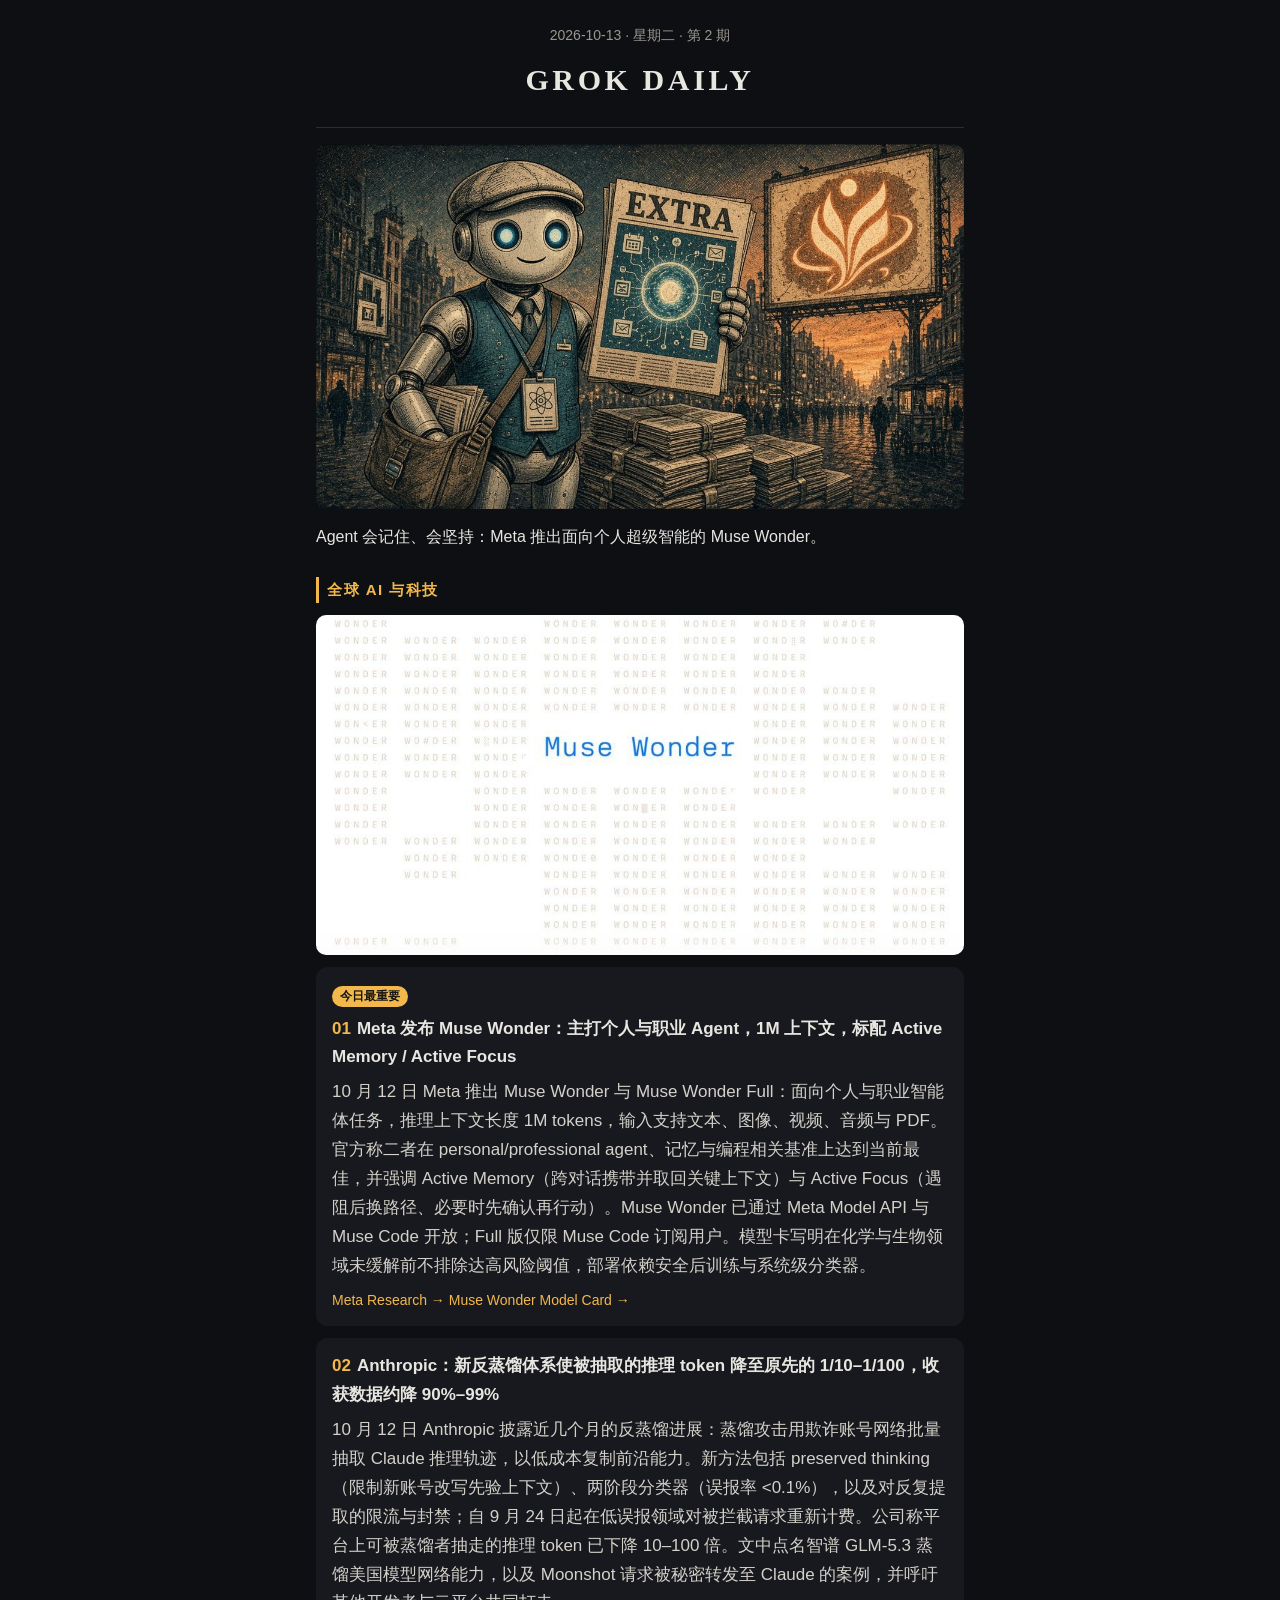
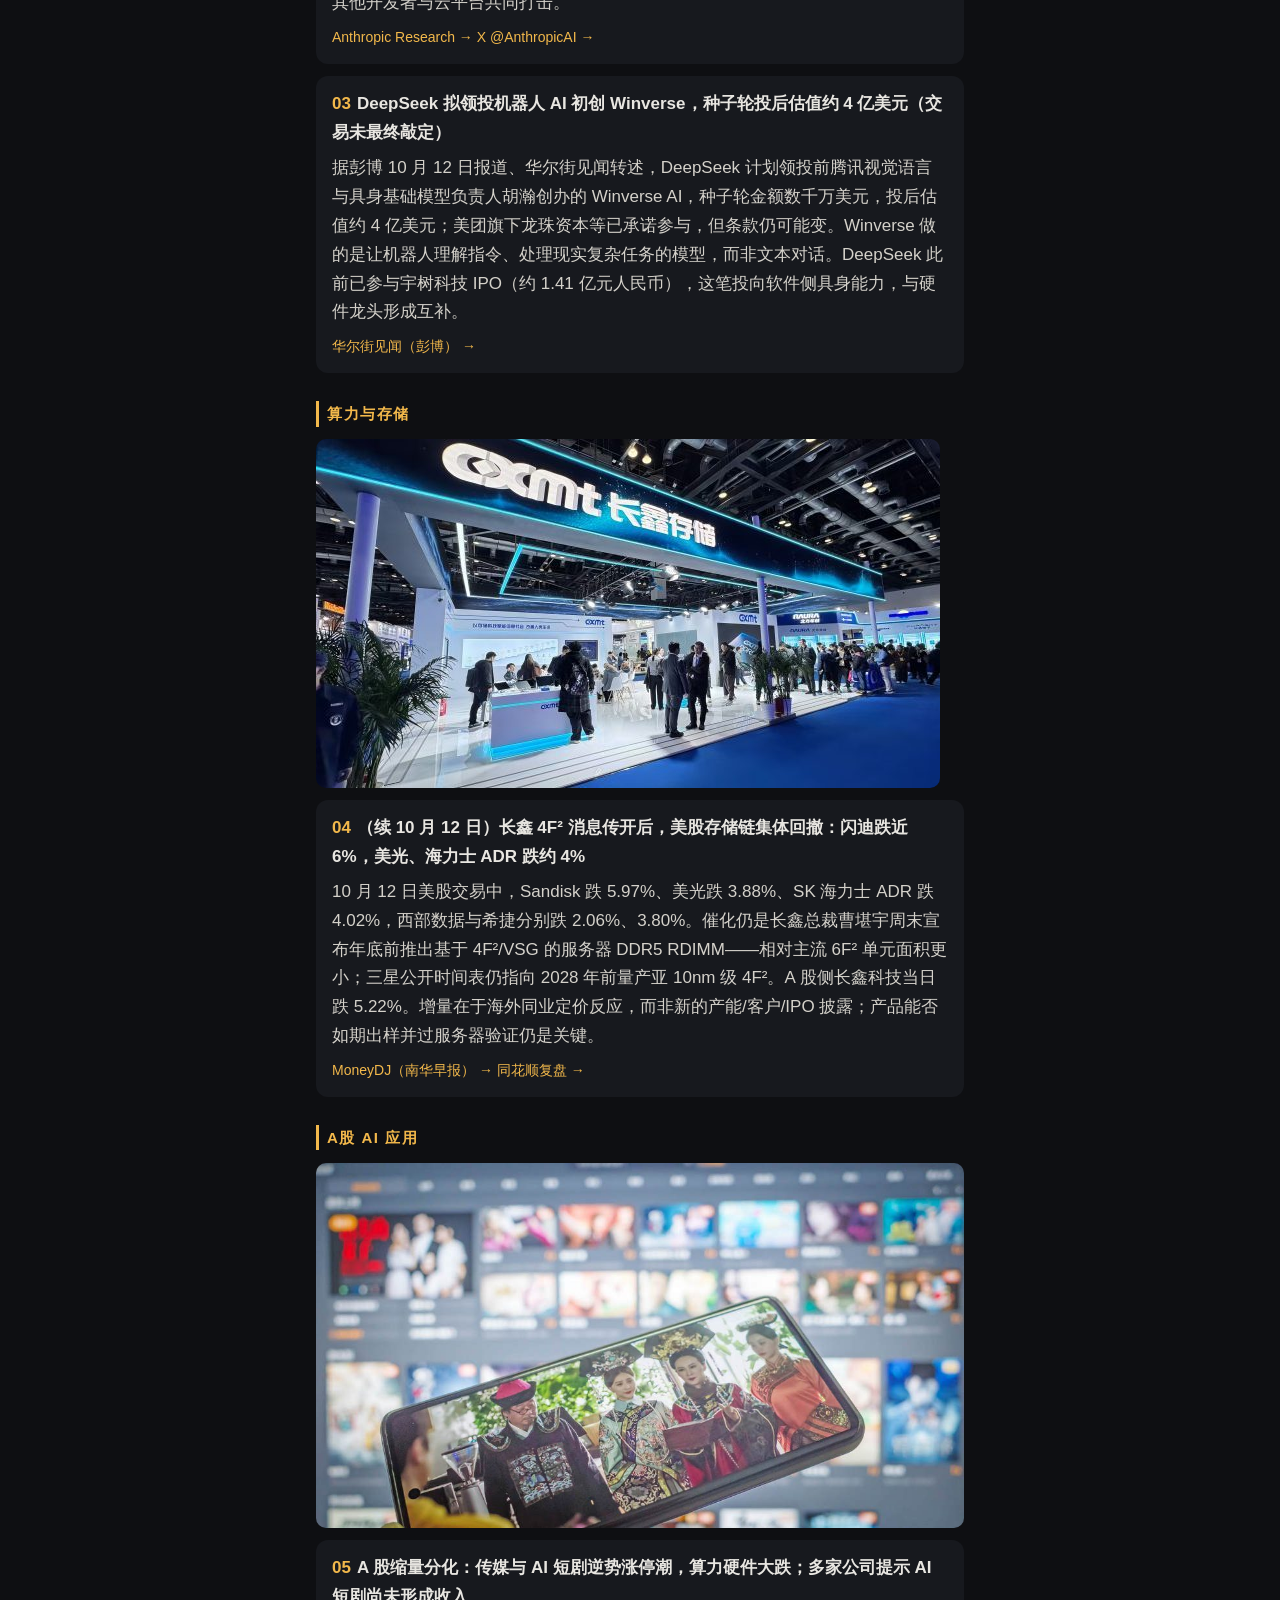
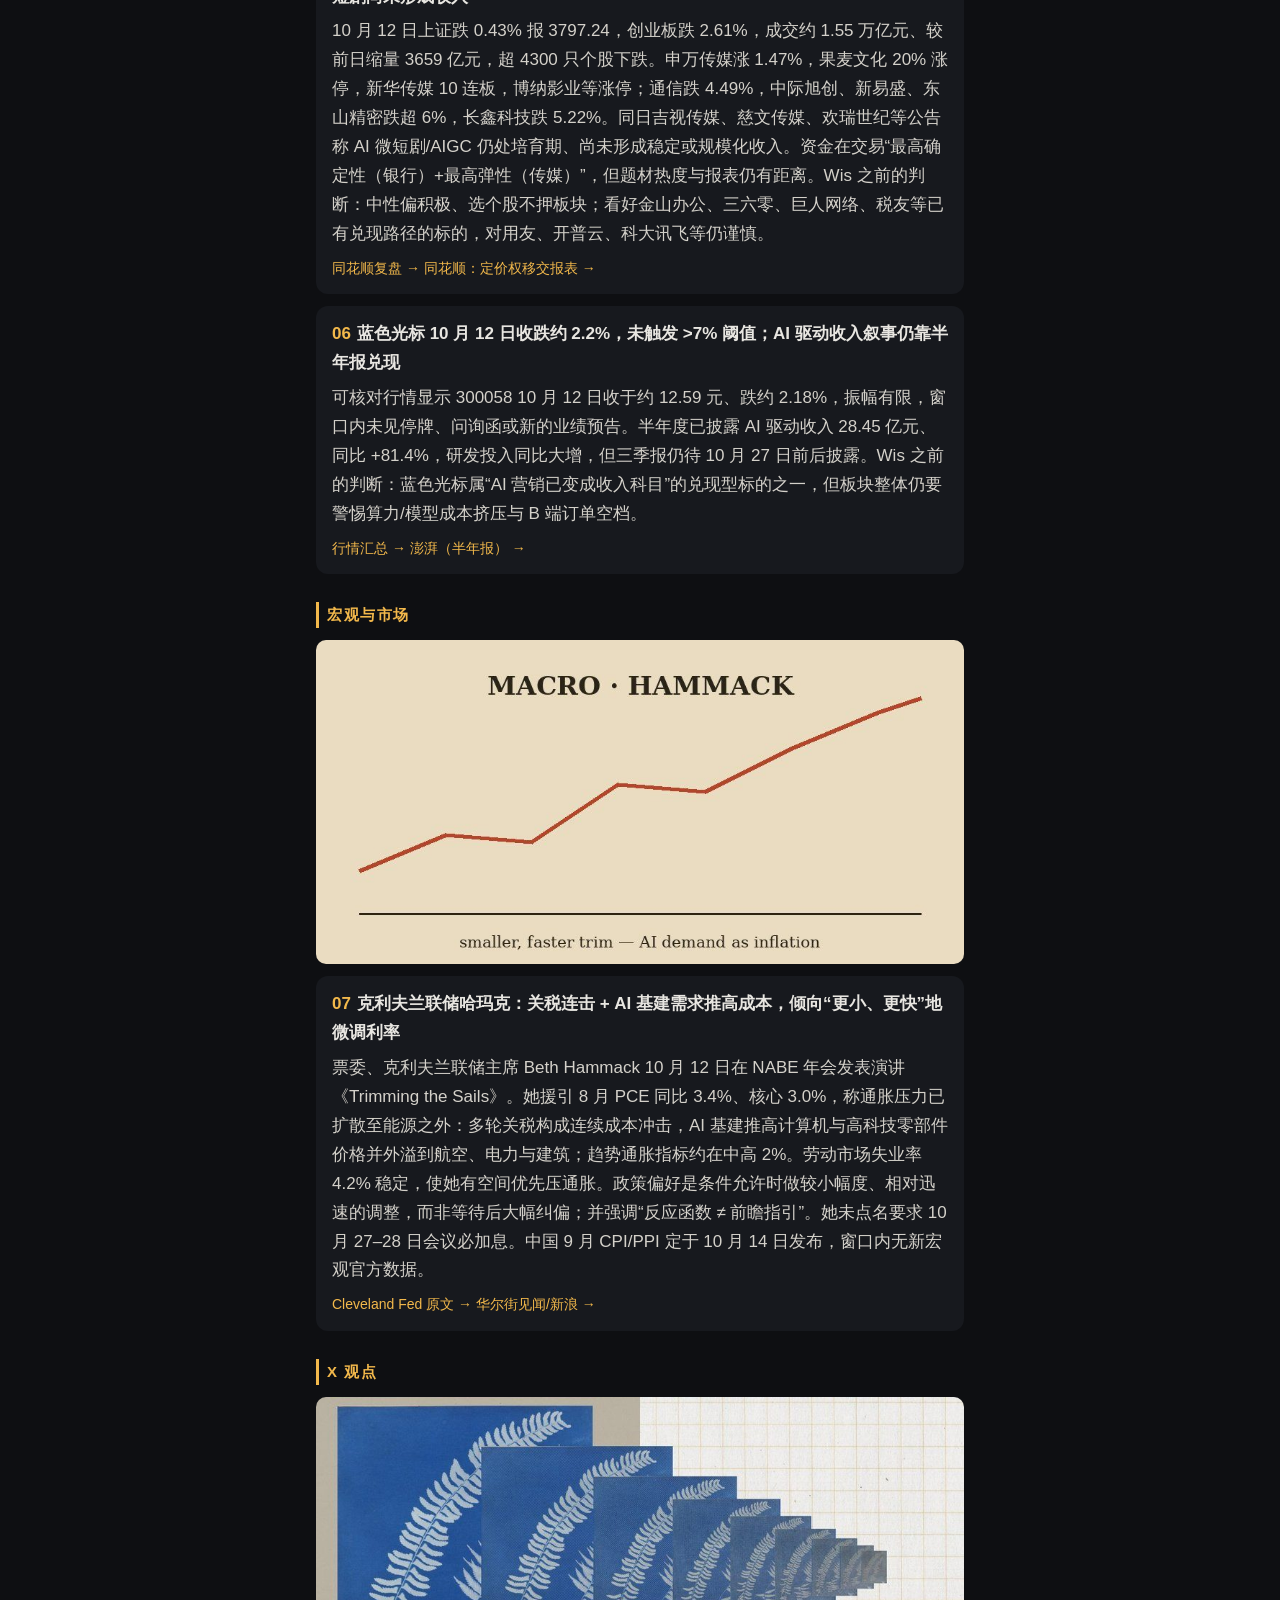
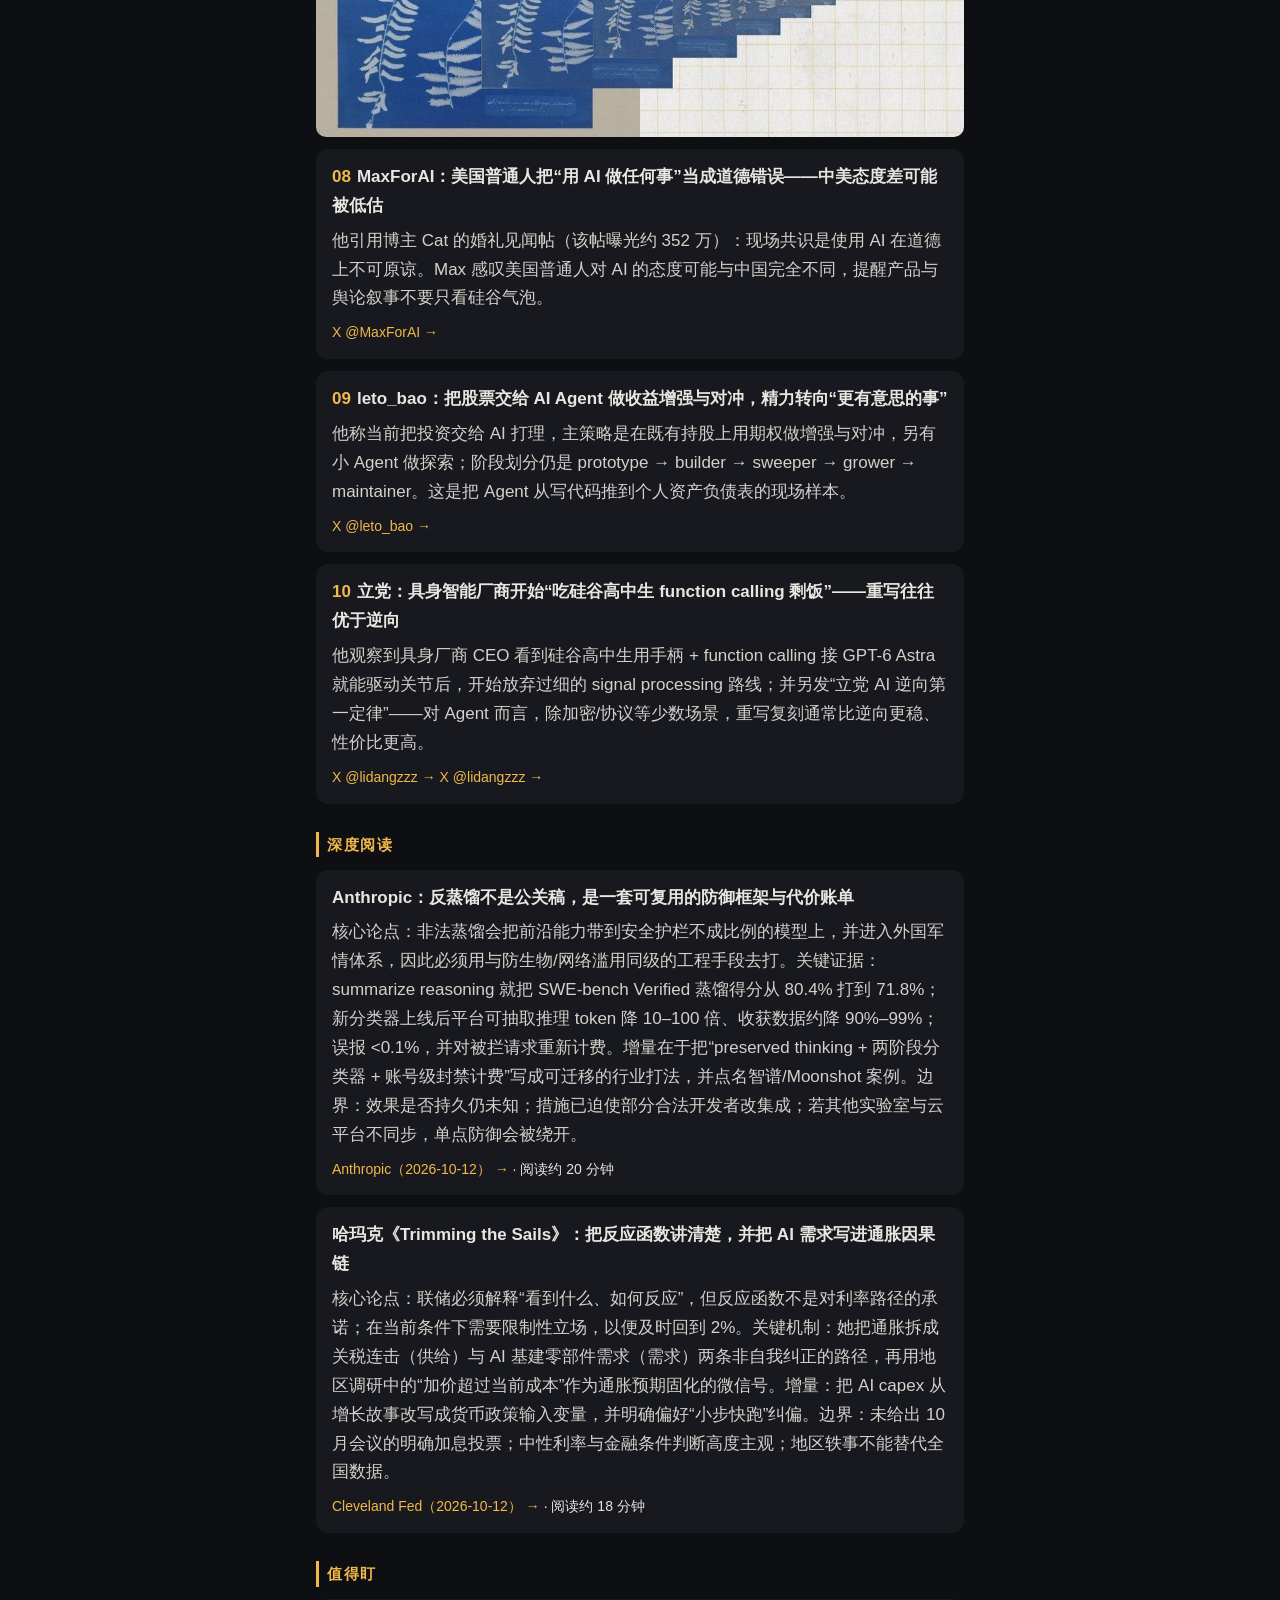
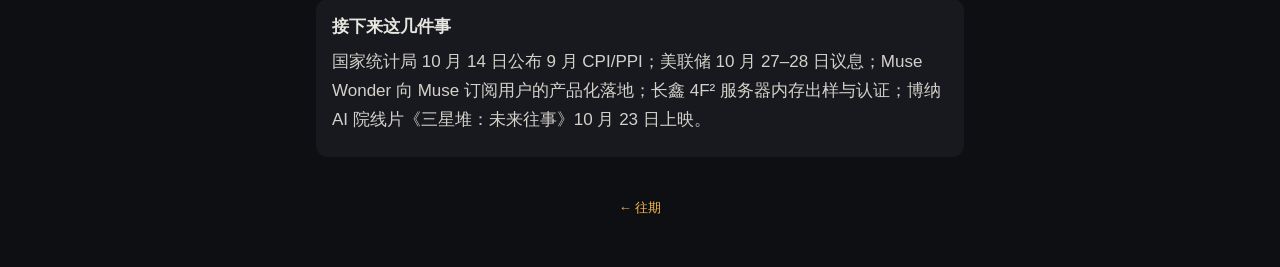
==== issues/2026-10-13.html @ 405ff1a9 "Add GROK DAILY Pages site and the 2026-10-13 issue. Publish the static template at the repo root and" ====
<!doctype html><html lang="zh-CN"><head><meta charset="utf-8">
<meta name="viewport" content="width=device-width,initial-scale=1,viewport-fit=cover">
<title>GROK DAILY · 2026-10-13</title>
<meta name="description" content="第 2 期 · Agent 会记住、会坚持：Meta 推出面向个人超级智能的 Muse Wonder。">
<meta property="og:title" content="GROK DAILY · 2026-10-13">
<meta property="og:image" content="../img/2026-10-13/cover.jpg">
<link rel="stylesheet" href="../style.css"></head>
<body><main>
<header class="mast"><div class="date">2026-10-13 · 星期二 · 第 2 期</div><h1>GROK DAILY</h1></header>
<div class="cover"><a class="shot" href="../img/2026-10-13/cover.jpg" title="查看大图"><img src="../img/2026-10-13/cover.jpg" alt="封面：Muse Wonder，个人超级智能" loading="eager"></a></div>
<p class="kicker">Agent 会记住、会坚持：Meta 推出面向个人超级智能的 Muse Wonder。</p>

<section>
<h2>全球 AI 与科技</h2>
<a class="shot" href="../img/2026-10-13/01.jpg" title="查看大图"><img src="../img/2026-10-13/01.jpg" alt="Muse Wonder：个人超级智能，主动记忆，主动聚焦" loading="lazy"></a>
<article>
<span class="top">今日最重要</span>
<h3><span class="no">01</span>Meta 发布 Muse Wonder：主打个人与职业 Agent，1M 上下文，标配 Active Memory / Active Focus</h3>
<p>10 月 12 日 Meta 推出 Muse Wonder 与 Muse Wonder Full：面向个人与职业智能体任务，推理上下文长度 1M tokens，输入支持文本、图像、视频、音频与 PDF。官方称二者在 personal/professional agent、记忆与编程相关基准上达到当前最佳，并强调 Active Memory（跨对话携带并取回关键上下文）与 Active Focus（遇阻后换路径、必要时先确认再行动）。Muse Wonder 已通过 Meta Model API 与 Muse Code 开放；Full 版仅限 Muse Code 订阅用户。模型卡写明在化学与生物领域未缓解前不排除达高风险阈值，部署依赖安全后训练与系统级分类器。</p>
<div class="src"><a href="https://research.meta.ai/blog/muse-wonder">Meta Research →</a> <a href="https://research.meta.ai/static/muse-wonder-model-card">Muse Wonder Model Card →</a></div>
</article>
<article>
<h3><span class="no">02</span>Anthropic：新反蒸馏体系使被抽取的推理 token 降至原先的 1/10–1/100，收获数据约降 90%–99%</h3>
<p>10 月 12 日 Anthropic 披露近几个月的反蒸馏进展：蒸馏攻击用欺诈账号网络批量抽取 Claude 推理轨迹，以低成本复制前沿能力。新方法包括 preserved thinking（限制新账号改写先验上下文）、两阶段分类器（误报率 &lt;0.1%），以及对反复提取的限流与封禁；自 9 月 24 日起在低误报领域对被拦截请求重新计费。公司称平台上可被蒸馏者抽走的推理 token 已下降 10–100 倍。文中点名智谱 GLM-5.3 蒸馏美国模型网络能力，以及 Moonshot 请求被秘密转发至 Claude 的案例，并呼吁其他开发者与云平台共同打击。</p>
<div class="src"><a href="https://www.anthropic.com/research/distillation-defenses">Anthropic Research →</a> <a href="https://x.com/AnthropicAI/status/2109795898909950247">X @AnthropicAI →</a></div>
</article>
<article>
<h3><span class="no">03</span>DeepSeek 拟领投机器人 AI 初创 Winverse，种子轮投后估值约 4 亿美元（交易未最终敲定）</h3>
<p>据彭博 10 月 12 日报道、华尔街见闻转述，DeepSeek 计划领投前腾讯视觉语言与具身基础模型负责人胡瀚创办的 Winverse AI，种子轮金额数千万美元，投后估值约 4 亿美元；美团旗下龙珠资本等已承诺参与，但条款仍可能变。Winverse 做的是让机器人理解指令、处理现实复杂任务的模型，而非文本对话。DeepSeek 此前已参与宇树科技 IPO（约 1.41 亿元人民币），这笔投向软件侧具身能力，与硬件龙头形成互补。</p>
<div class="src"><a href="https://wallstreetcn.com/articles/3783467">华尔街见闻（彭博） →</a></div>
</article>
</section>

<section>
<h2>算力与存储</h2>
<a class="shot" href="../img/2026-10-13/02.jpg" title="查看大图"><img src="../img/2026-10-13/02.jpg" alt="长鑫存储 4F² 服务器内存，美股存储股下跌" loading="lazy"></a>
<article>
<h3><span class="no">04</span>（续 10 月 12 日）长鑫 4F² 消息传开后，美股存储链集体回撤：闪迪跌近 6%，美光、海力士 ADR 跌约 4%</h3>
<p>10 月 12 日美股交易中，Sandisk 跌 5.97%、美光跌 3.88%、SK 海力士 ADR 跌 4.02%，西部数据与希捷分别跌 2.06%、3.80%。催化仍是长鑫总裁曹堪宇周末宣布年底前推出基于 4F²/VSG 的服务器 DDR5 RDIMM——相对主流 6F² 单元面积更小；三星公开时间表仍指向 2028 年前量产亚 10nm 级 4F²。A 股侧长鑫科技当日跌 5.22%。增量在于海外同业定价反应，而非新的产能/客户/IPO 披露；产品能否如期出样并过服务器验证仍是关键。</p>
<div class="src"><a href="https://www.moneydj.com/kmdj/news/newsviewer.aspx?a=d75bc82a-c197-494d-87e8-060f8ebabebc&amp;c=MB010000">MoneyDJ（南华早报） →</a> <a href="https://news.10jqka.com.cn/20261013/c680608682.shtml">同花顺复盘 →</a></div>
</article>
</section>

<section>
<h2>A股 AI 应用</h2>
<a class="shot" href="../img/2026-10-13/03.jpg" title="查看大图"><img src="../img/2026-10-13/03.jpg" alt="A 股 AI 应用：短剧涨停潮，算力硬件下跌" loading="lazy"></a>
<article>
<h3><span class="no">05</span>A 股缩量分化：传媒与 AI 短剧逆势涨停潮，算力硬件大跌；多家公司提示 AI 短剧尚未形成收入</h3>
<p>10 月 12 日上证跌 0.43% 报 3797.24，创业板跌 2.61%，成交约 1.55 万亿元、较前日缩量 3659 亿元，超 4300 只个股下跌。申万传媒涨 1.47%，果麦文化 20% 涨停，新华传媒 10 连板，博纳影业等涨停；通信跌 4.49%，中际旭创、新易盛、东山精密跌超 6%，长鑫科技跌 5.22%。同日吉视传媒、慈文传媒、欢瑞世纪等公告称 AI 微短剧/AIGC 仍处培育期、尚未形成稳定或规模化收入。资金在交易“最高确定性（银行）+最高弹性（传媒）”，但题材热度与报表仍有距离。Wis 之前的判断：中性偏积极、选个股不押板块；看好金山办公、三六零、巨人网络、税友等已有兑现路径的标的，对用友、开普云、科大讯飞等仍谨慎。</p>
<div class="src"><a href="https://news.10jqka.com.cn/20261013/c680608682.shtml">同花顺复盘 →</a> <a href="https://field.10jqka.com.cn/20261012/c680585785.shtml">同花顺：定价权移交报表 →</a></div>
</article>
<article>
<h3><span class="no">06</span>蓝色光标 10 月 12 日收跌约 2.2%，未触发 &gt;7% 阈值；AI 驱动收入叙事仍靠半年报兑现</h3>
<p>可核对行情显示 300058 10 月 12 日收于约 12.59 元、跌约 2.18%，振幅有限，窗口内未见停牌、问询函或新的业绩预告。半年度已披露 AI 驱动收入 28.45 亿元、同比 +81.4%，研发投入同比大增，但三季报仍待 10 月 27 日前后披露。Wis 之前的判断：蓝色光标属“AI 营销已变成收入科目”的兑现型标的之一，但板块整体仍要警惕算力/模型成本挤压与 B 端订单空档。</p>
<div class="src"><a href="https://exa.ai/library/markets/stock/300058?exchange=XSHE&amp;date=2026-10-12&amp;view=daily&amp;measure=change">行情汇总 →</a> <a href="https://www.thepaper.cn/newsDetail_forward_33968103">澎湃（半年报） →</a></div>
</article>
</section>

<section>
<h2>宏观与市场</h2>
<a class="shot" href="../img/2026-10-13/04.jpg" title="查看大图"><img src="../img/2026-10-13/04.jpg" alt="克利夫兰联储主席哈玛克：关税与 AI 基建推高通胀" loading="lazy"></a>
<article>
<h3><span class="no">07</span>克利夫兰联储哈玛克：关税连击 + AI 基建需求推高成本，倾向“更小、更快”地微调利率</h3>
<p>票委、克利夫兰联储主席 Beth Hammack 10 月 12 日在 NABE 年会发表演讲《Trimming the Sails》。她援引 8 月 PCE 同比 3.4%、核心 3.0%，称通胀压力已扩散至能源之外：多轮关税构成连续成本冲击，AI 基建推高计算机与高科技零部件价格并外溢到航空、电力与建筑；趋势通胀指标约在中高 2%。劳动市场失业率 4.2% 稳定，使她有空间优先压通胀。政策偏好是条件允许时做较小幅度、相对迅速的调整，而非等待后大幅纠偏；并强调“反应函数 ≠ 前瞻指引”。她未点名要求 10 月 27–28 日会议必加息。中国 9 月 CPI/PPI 定于 10 月 14 日发布，窗口内无新宏观官方数据。</p>
<div class="src"><a href="https://www.clevelandfed.org/collections/speeches/2026/sp-20261012-trimming-the-sails-communicating-my-reaction-function">Cleveland Fed 原文 →</a> <a href="https://finance.sina.com.cn/money/forex/forexroll/2026-10-13/doc-iniuzkkv8191565.shtml">华尔街见闻/新浪 →</a></div>
</article>
</section>

<section>
<h2>X 观点</h2>
<a class="shot" href="../img/2026-10-13/05.jpg" title="查看大图"><img src="../img/2026-10-13/05.jpg" alt="X 观点：普通人眼中的 AI、Agent 管投资、具身智能" loading="lazy"></a>
<article>
<h3><span class="no">08</span>MaxForAI：美国普通人把“用 AI 做任何事”当成道德错误——中美态度差可能被低估</h3>
<p>他引用博主 Cat 的婚礼见闻帖（该帖曝光约 352 万）：现场共识是使用 AI 在道德上不可原谅。Max 感叹美国普通人对 AI 的态度可能与中国完全不同，提醒产品与舆论叙事不要只看硅谷气泡。</p>
<div class="src"><a href="https://x.com/i/status/2109682418240364863">X @MaxForAI →</a></div>
</article>
<article>
<h3><span class="no">09</span>leto_bao：把股票交给 AI Agent 做收益增强与对冲，精力转向“更有意思的事”</h3>
<p>他称当前把投资交给 AI 打理，主策略是在既有持股上用期权做增强与对冲，另有小 Agent 做探索；阶段划分仍是 prototype → builder → sweeper → grower → maintainer。这是把 Agent 从写代码推到个人资产负债表的现场样本。</p>
<div class="src"><a href="https://x.com/i/status/2109811019329802472">X @leto_bao →</a></div>
</article>
<article>
<h3><span class="no">10</span>立党：具身智能厂商开始“吃硅谷高中生 function calling 剩饭”——重写往往优于逆向</h3>
<p>他观察到具身厂商 CEO 看到硅谷高中生用手柄 + function calling 接 GPT-6 Astra 就能驱动关节后，开始放弃过细的 signal processing 路线；并另发“立党 AI 逆向第一定律”——对 Agent 而言，除加密/协议等少数场景，重写复刻通常比逆向更稳、性价比更高。</p>
<div class="src"><a href="https://x.com/i/status/2109727943513543023">X @lidangzzz →</a> <a href="https://x.com/i/status/2109782736814703007">X @lidangzzz →</a></div>
</article>
</section>

<section>
<h2>深度阅读</h2>
<article>
<h3>Anthropic：反蒸馏不是公关稿，是一套可复用的防御框架与代价账单</h3>
<p>核心论点：非法蒸馏会把前沿能力带到安全护栏不成比例的模型上，并进入外国军情体系，因此必须用与防生物/网络滥用同级的工程手段去打。关键证据：summarize reasoning 就把 SWE-bench Verified 蒸馏得分从 80.4% 打到 71.8%；新分类器上线后平台可抽取推理 token 降 10–100 倍、收获数据约降 90%–99%；误报 &lt;0.1%，并对被拦请求重新计费。增量在于把“preserved thinking + 两阶段分类器 + 账号级封禁计费”写成可迁移的行业打法，并点名智谱/Moonshot 案例。边界：效果是否持久仍未知；措施已迫使部分合法开发者改集成；若其他实验室与云平台不同步，单点防御会被绕开。</p>
<div class="src"><a href="https://www.anthropic.com/research/distillation-defenses">Anthropic（2026-10-12） →</a> · 阅读约 20 分钟</div>
</article>
<article>
<h3>哈玛克《Trimming the Sails》：把反应函数讲清楚，并把 AI 需求写进通胀因果链</h3>
<p>核心论点：联储必须解释“看到什么、如何反应”，但反应函数不是对利率路径的承诺；在当前条件下需要限制性立场，以便及时回到 2%。关键机制：她把通胀拆成关税连击（供给）与 AI 基建零部件需求（需求）两条非自我纠正的路径，再用地区调研中的“加价超过当前成本”作为通胀预期固化的微信号。增量：把 AI capex 从增长故事改写成货币政策输入变量，并明确偏好“小步快跑”纠偏。边界：未给出 10 月会议的明确加息投票；中性利率与金融条件判断高度主观；地区轶事不能替代全国数据。</p>
<div class="src"><a href="https://www.clevelandfed.org/collections/speeches/2026/sp-20261012-trimming-the-sails-communicating-my-reaction-function">Cleveland Fed（2026-10-12） →</a> · 阅读约 18 分钟</div>
</article>
</section>

<section>
<h2>值得盯</h2>
<article>
<h3>接下来这几件事</h3>
<p>国家统计局 10 月 14 日公布 9 月 CPI/PPI；美联储 10 月 27–28 日议息；Muse Wonder 向 Muse 订阅用户的产品化落地；长鑫 4F² 服务器内存出样与认证；博纳 AI 院线片《三星堆：未来往事》10 月 23 日上映。</p>
</article>
</section>

<footer><a href="../index.html">← 往期</a></footer>
</main></body></html>
---- style.css ----
:root{--bg:#0e0f12;--card:#17191e;--fg:#e8e6e1;--mute:#9a978f;--acc:#f2b84b;--line:#2a2d33}
*{box-sizing:border-box}html{-webkit-text-size-adjust:100%}
body{margin:0;background:var(--bg);color:var(--fg);font:17px/1.7 -apple-system,"PingFang SC","Noto Sans SC",sans-serif}
main{max-width:680px;margin:0 auto;padding:16px 16px 48px}
img{max-width:100%;height:auto;border-radius:10px;display:block}
a{color:var(--acc);text-decoration:none;word-break:break-all}
header.mast{text-align:center;padding:8px 0 16px;border-bottom:1px solid var(--line)}
.mast h1{font-family:Georgia,serif;letter-spacing:.12em;margin:.2em 0;font-size:30px}
.mast .date{color:var(--mute);font-size:14px}
.cover{margin:16px 0}
section{margin-top:28px}section>h2{font-size:15px;color:var(--acc);letter-spacing:.1em;border-left:3px solid var(--acc);padding-left:8px}
article{background:var(--card);border-radius:12px;padding:14px 16px;margin:12px 0}
article h3{margin:0 0 6px;font-size:17px}article .no{color:var(--acc);margin-right:6px}
article p{margin:0 0 8px;color:#d4d1ca}article .src{font-size:14px}
ul.issues{list-style:none;padding:0}ul.issues li{border-bottom:1px solid var(--line);padding:12px 0}
footer{color:var(--mute);font-size:13px;text-align:center;margin-top:40px}
a.shot{display:block;margin:12px 0}
.kicker{margin:14px 0 0;font-size:16px;line-height:1.55}
.top{display:inline-block;background:var(--acc);color:#141414;font-size:12px;font-weight:700;padding:0 8px;border-radius:999px;margin:0 0 8px}
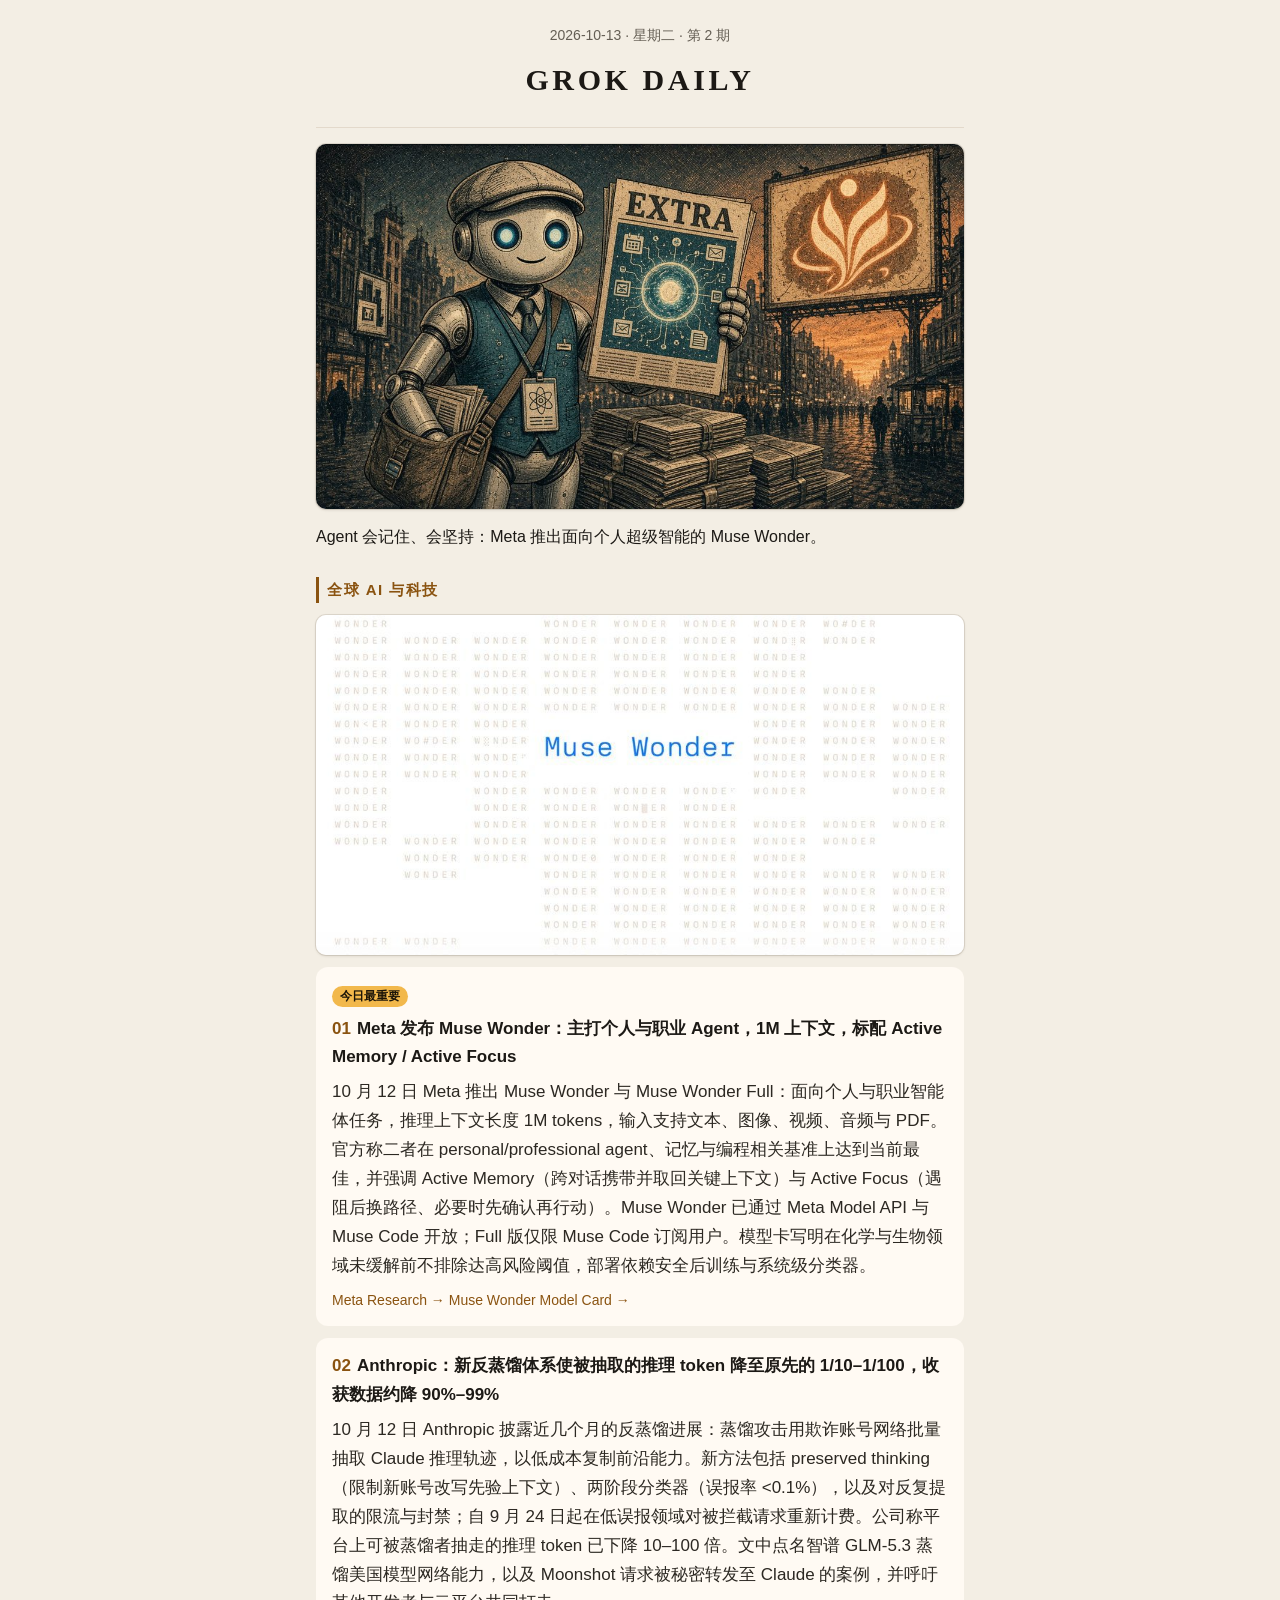
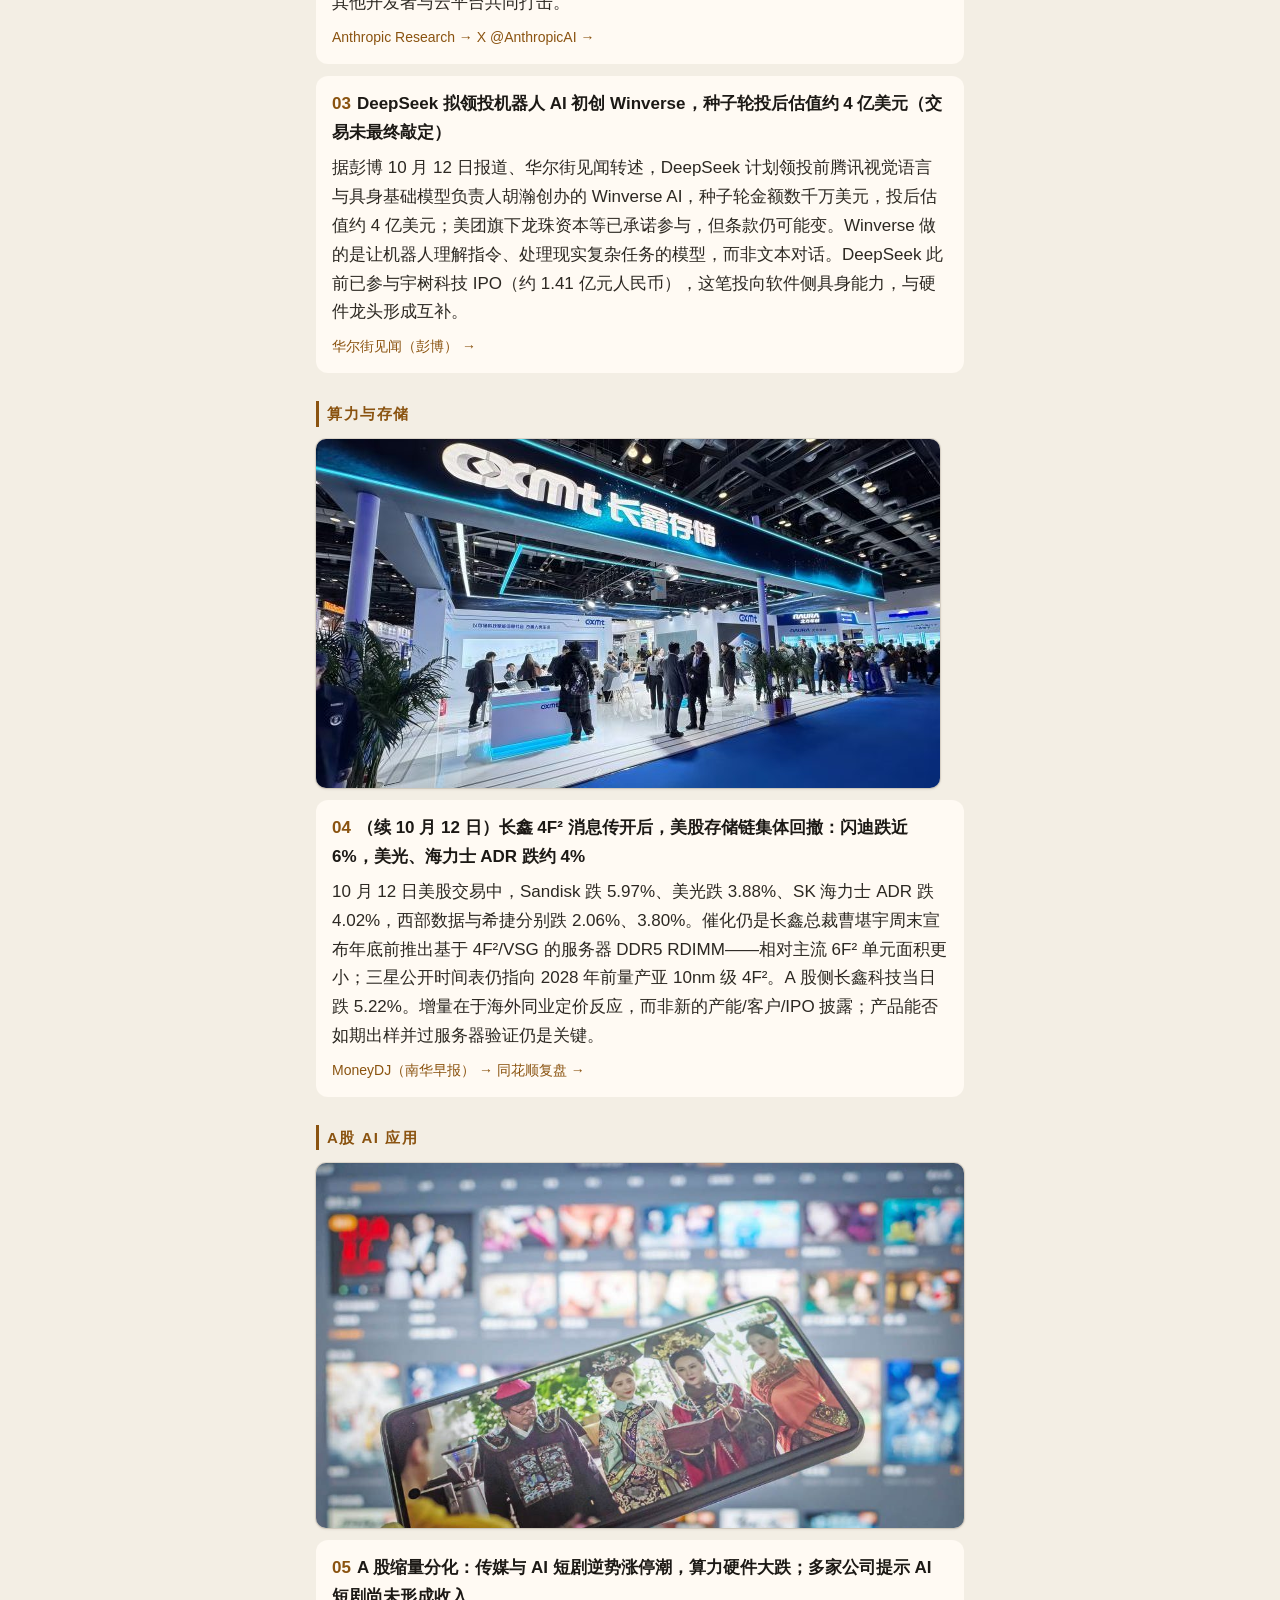
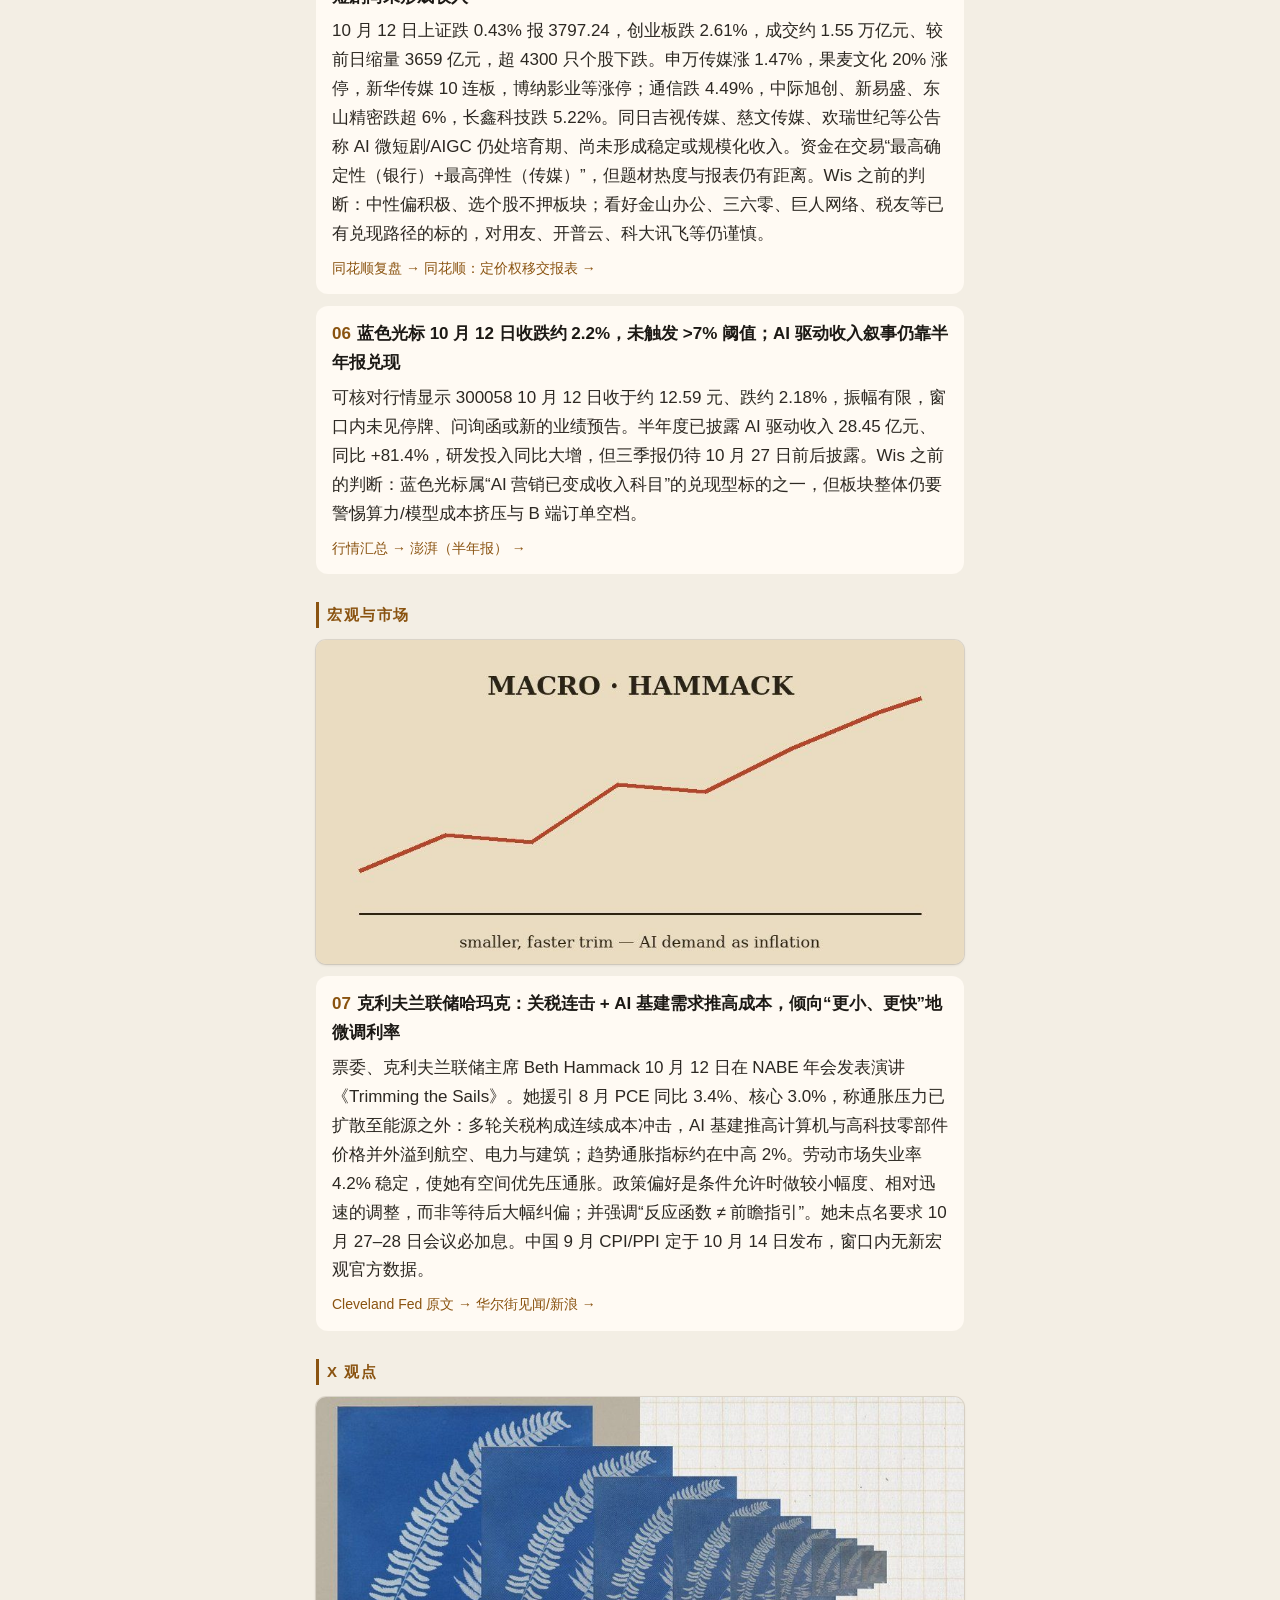
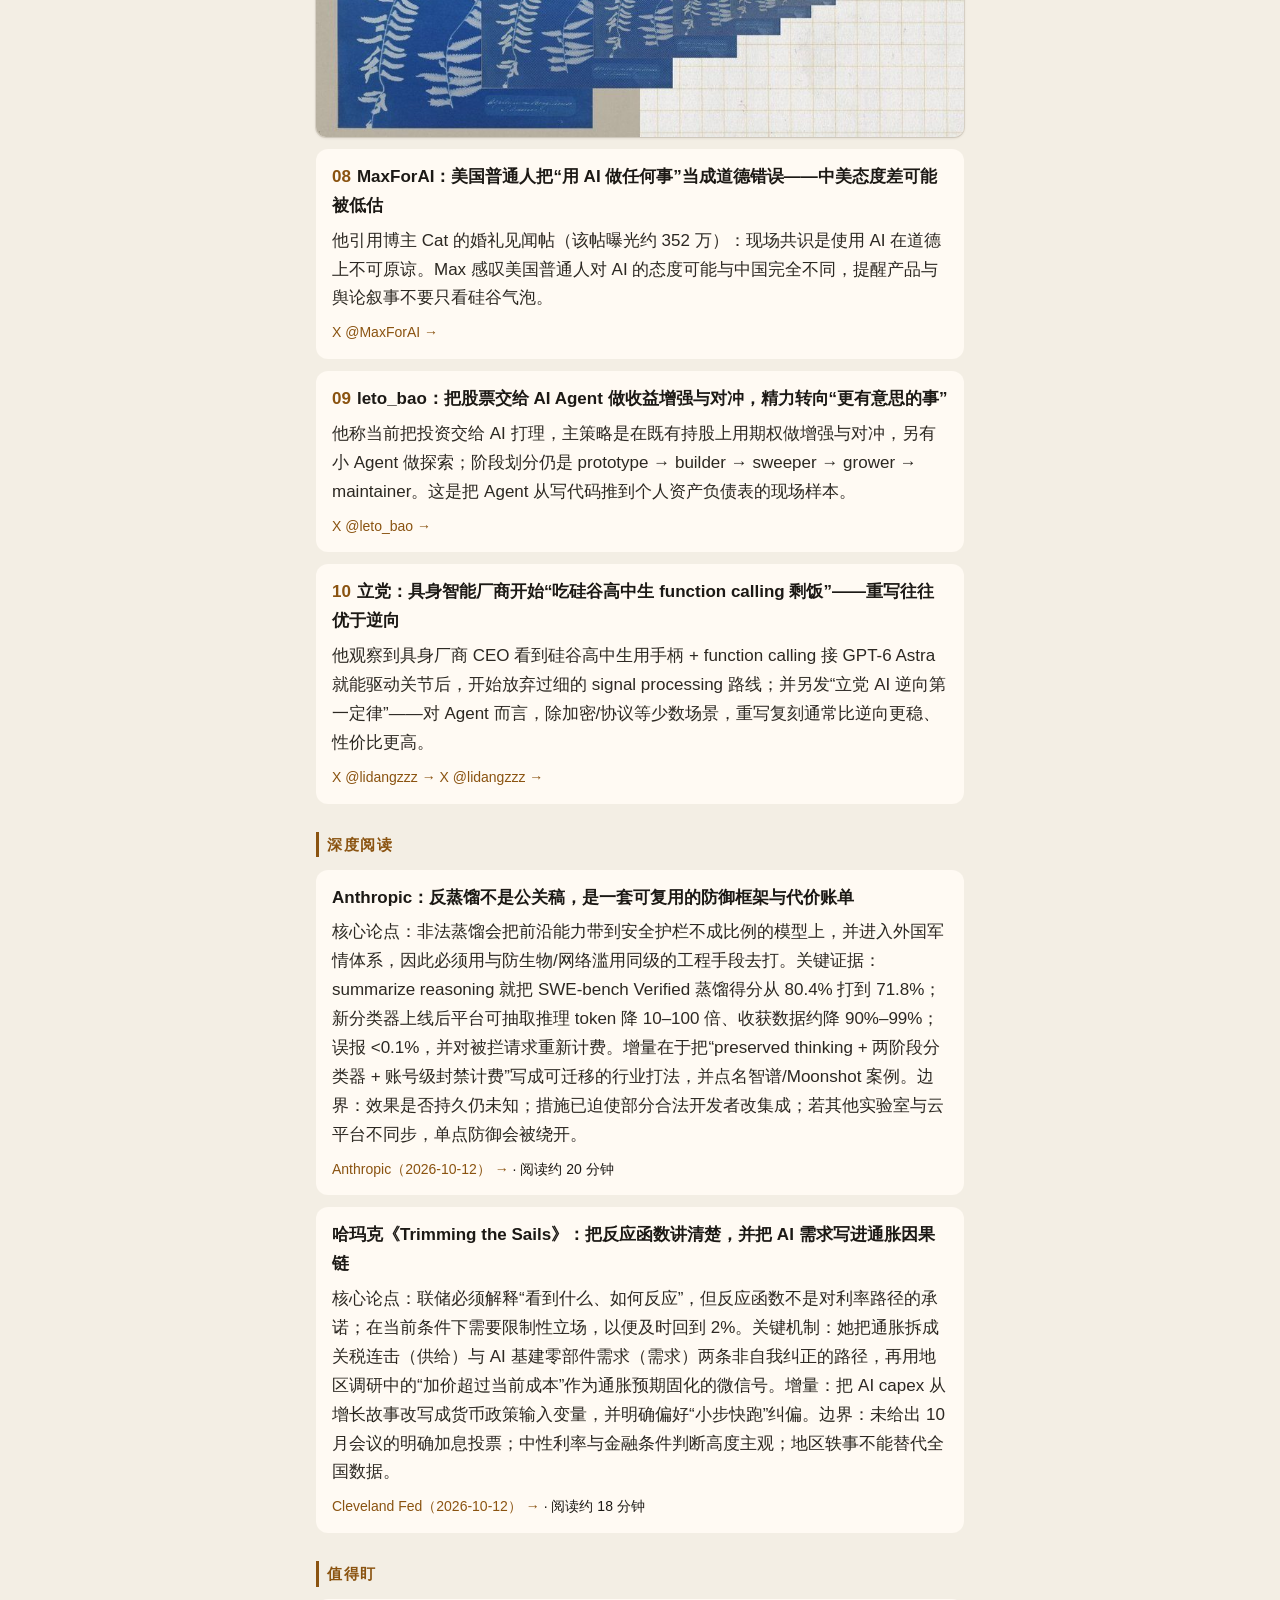
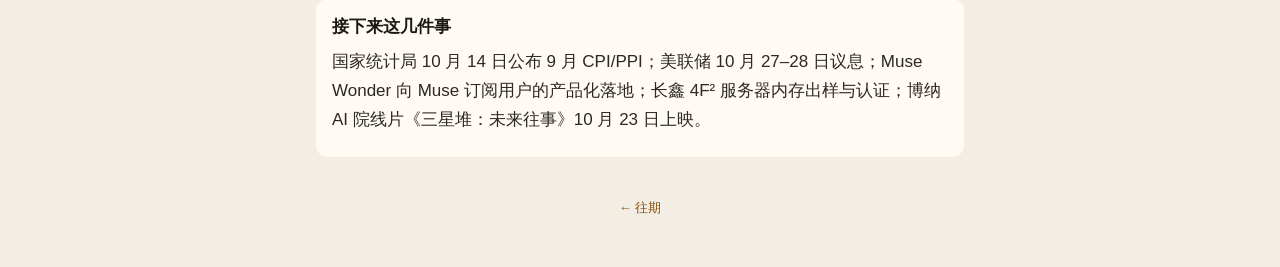
==== commit af5e18fb: "Follow the device color scheme with a light paper theme. Keep the dark palette and switch to warm of" ====
--- a/issues/2026-10-13.html
+++ b/issues/2026-10-13.html
@@ -1,5 +1,6 @@
 <!doctype html><html lang="zh-CN"><head><meta charset="utf-8">
 <meta name="viewport" content="width=device-width,initial-scale=1,viewport-fit=cover">
+<meta name="color-scheme" content="light dark">
 <title>GROK DAILY · 2026-10-13</title>
 <meta name="description" content="第 2 期 · Agent 会记住、会坚持：Meta 推出面向个人超级智能的 Muse Wonder。">
 <meta property="og:title" content="GROK DAILY · 2026-10-13">
--- a/style.css
+++ b/style.css
@@ -1,8 +1,20 @@
-:root{--bg:#0e0f12;--card:#17191e;--fg:#e8e6e1;--mute:#9a978f;--acc:#f2b84b;--line:#2a2d33}
+:root{
+  color-scheme:light dark;
+  --bg:#0e0f12;--card:#17191e;--fg:#e8e6e1;--prose:#d4d1ca;--mute:#9a978f;
+  --acc:#f2b84b;--acc-fill:#f2b84b;--on-acc:#141414;--line:#2a2d33;
+  --img-shadow:0 0 0 0 transparent
+}
+@media (prefers-color-scheme:light){
+  :root{
+    --bg:#f3eee4;--card:#fffaf3;--fg:#1c1915;--prose:#2c2822;--mute:#645e54;
+    --acc:#8a5310;--acc-fill:#f2b84b;--on-acc:#1a1408;--line:#e3d9cb;
+    --img-shadow:0 1px 3px rgba(48,36,16,.14),0 0 0 1px rgba(48,36,16,.10)
+  }
+}
 *{box-sizing:border-box}html{-webkit-text-size-adjust:100%}
 body{margin:0;background:var(--bg);color:var(--fg);font:17px/1.7 -apple-system,"PingFang SC","Noto Sans SC",sans-serif}
 main{max-width:680px;margin:0 auto;padding:16px 16px 48px}
-img{max-width:100%;height:auto;border-radius:10px;display:block}
+img{max-width:100%;height:auto;border-radius:10px;display:block;box-shadow:var(--img-shadow)}
 a{color:var(--acc);text-decoration:none;word-break:break-all}
 header.mast{text-align:center;padding:8px 0 16px;border-bottom:1px solid var(--line)}
 .mast h1{font-family:Georgia,serif;letter-spacing:.12em;margin:.2em 0;font-size:30px}
@@ -11,9 +23,9 @@
 section{margin-top:28px}section>h2{font-size:15px;color:var(--acc);letter-spacing:.1em;border-left:3px solid var(--acc);padding-left:8px}
 article{background:var(--card);border-radius:12px;padding:14px 16px;margin:12px 0}
 article h3{margin:0 0 6px;font-size:17px}article .no{color:var(--acc);margin-right:6px}
-article p{margin:0 0 8px;color:#d4d1ca}article .src{font-size:14px}
+article p{margin:0 0 8px;color:var(--prose)}article .src{font-size:14px}
 ul.issues{list-style:none;padding:0}ul.issues li{border-bottom:1px solid var(--line);padding:12px 0}
 footer{color:var(--mute);font-size:13px;text-align:center;margin-top:40px}
 a.shot{display:block;margin:12px 0}
 .kicker{margin:14px 0 0;font-size:16px;line-height:1.55}
-.top{display:inline-block;background:var(--acc);color:#141414;font-size:12px;font-weight:700;padding:0 8px;border-radius:999px;margin:0 0 8px}
+.top{display:inline-block;background:var(--acc-fill);color:var(--on-acc);font-size:12px;font-weight:700;padding:0 8px;border-radius:999px;margin:0 0 8px}
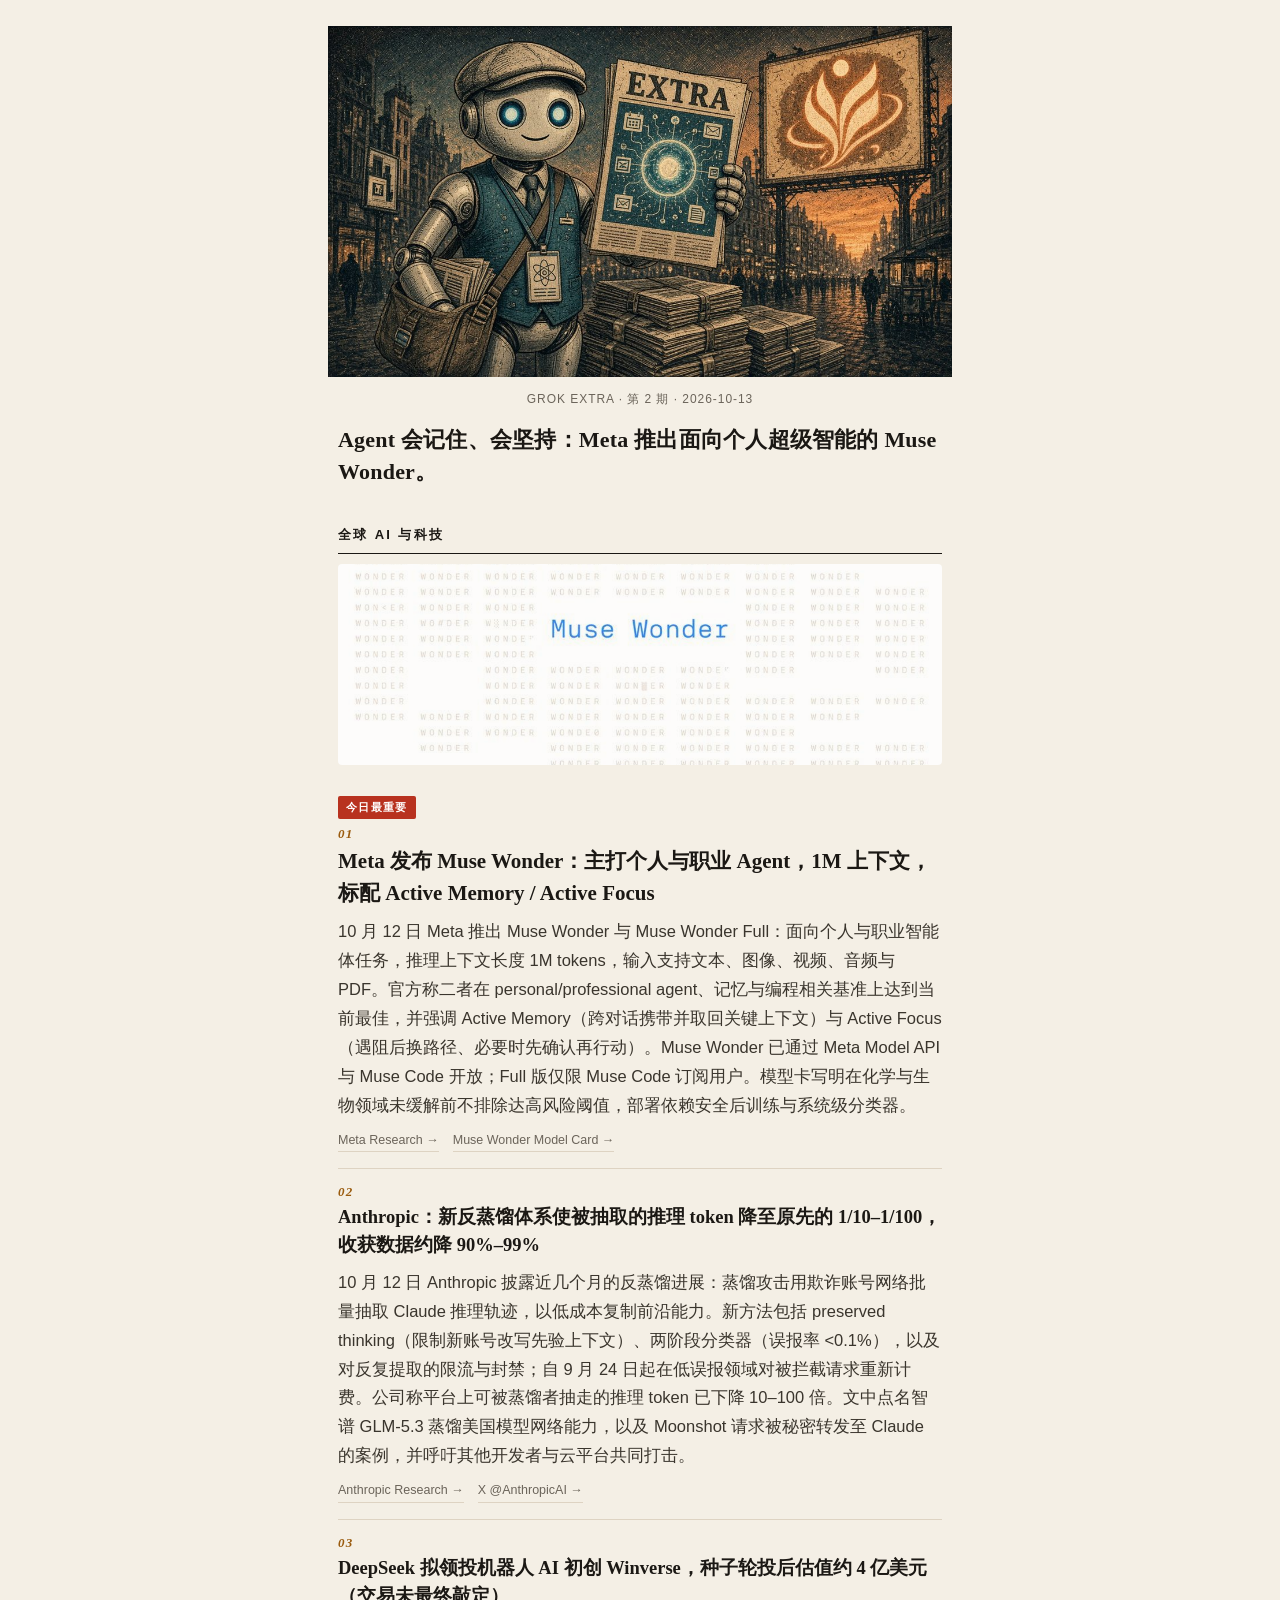
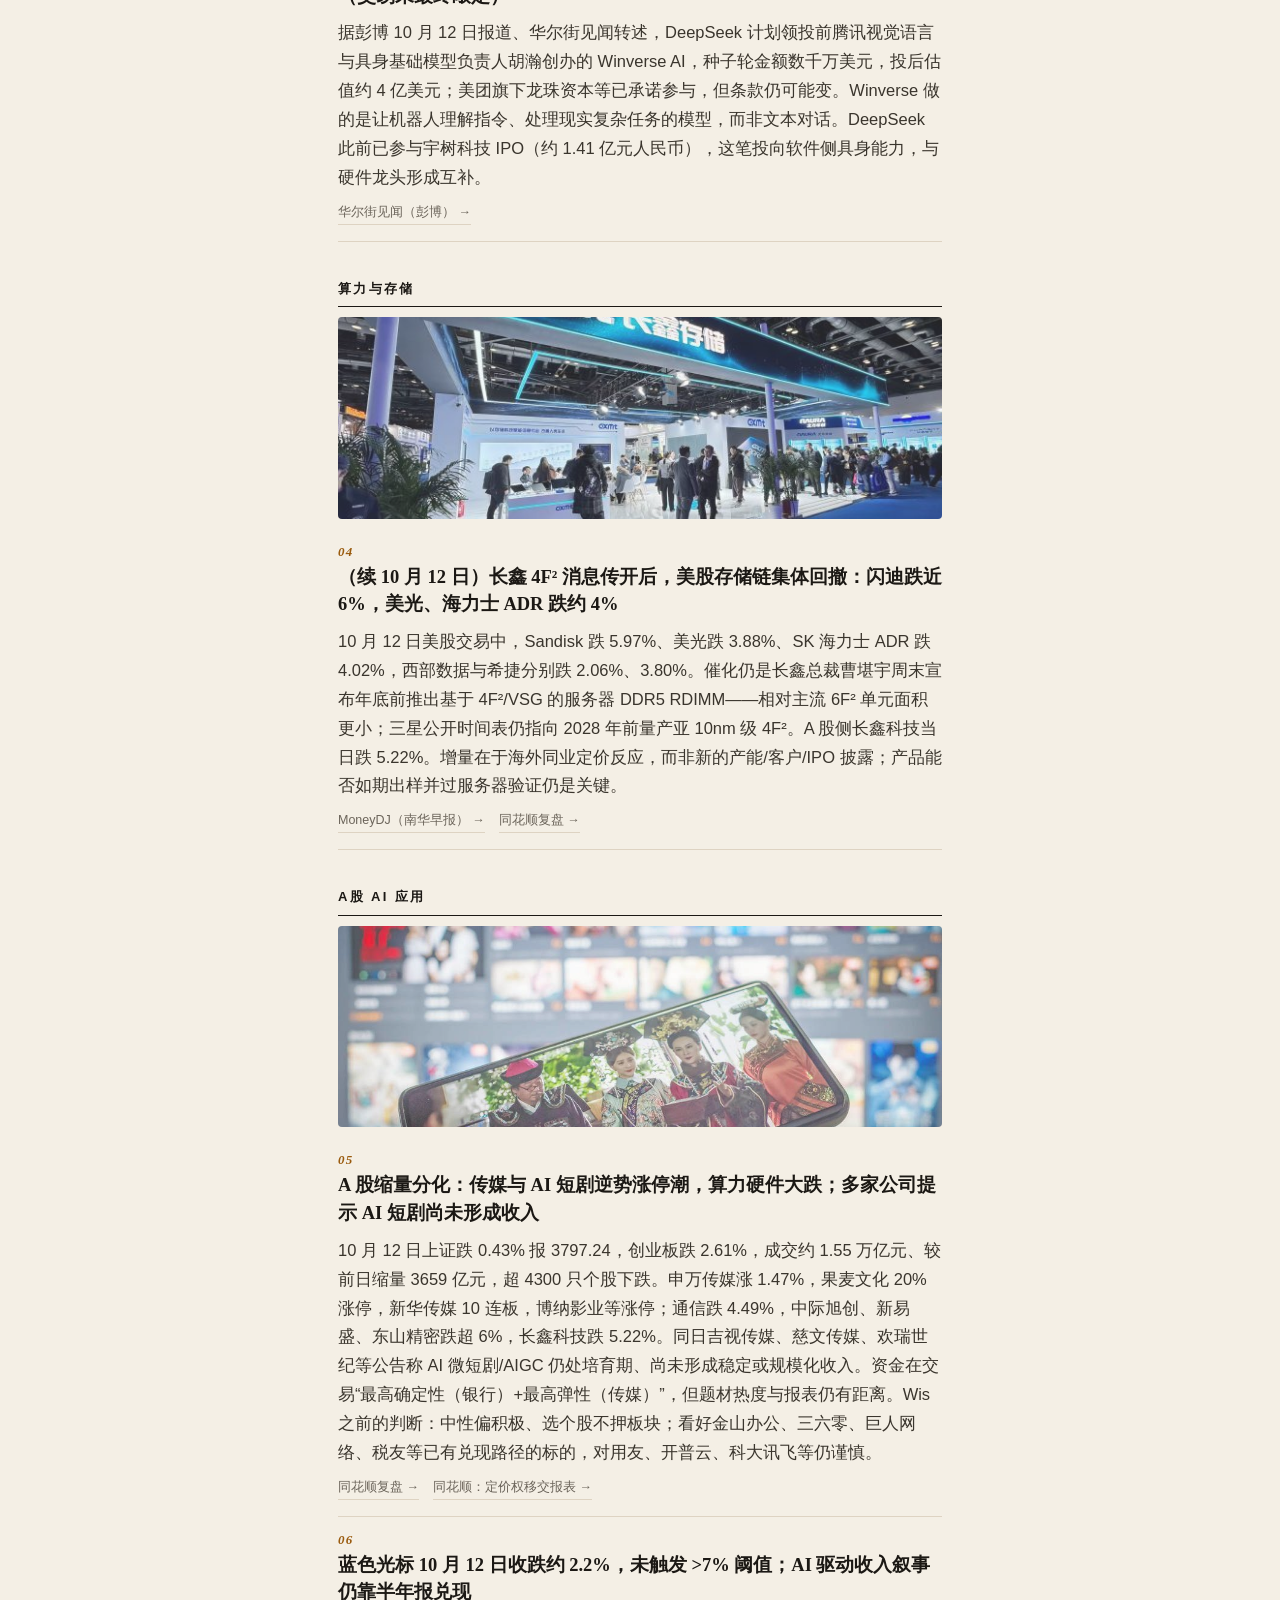
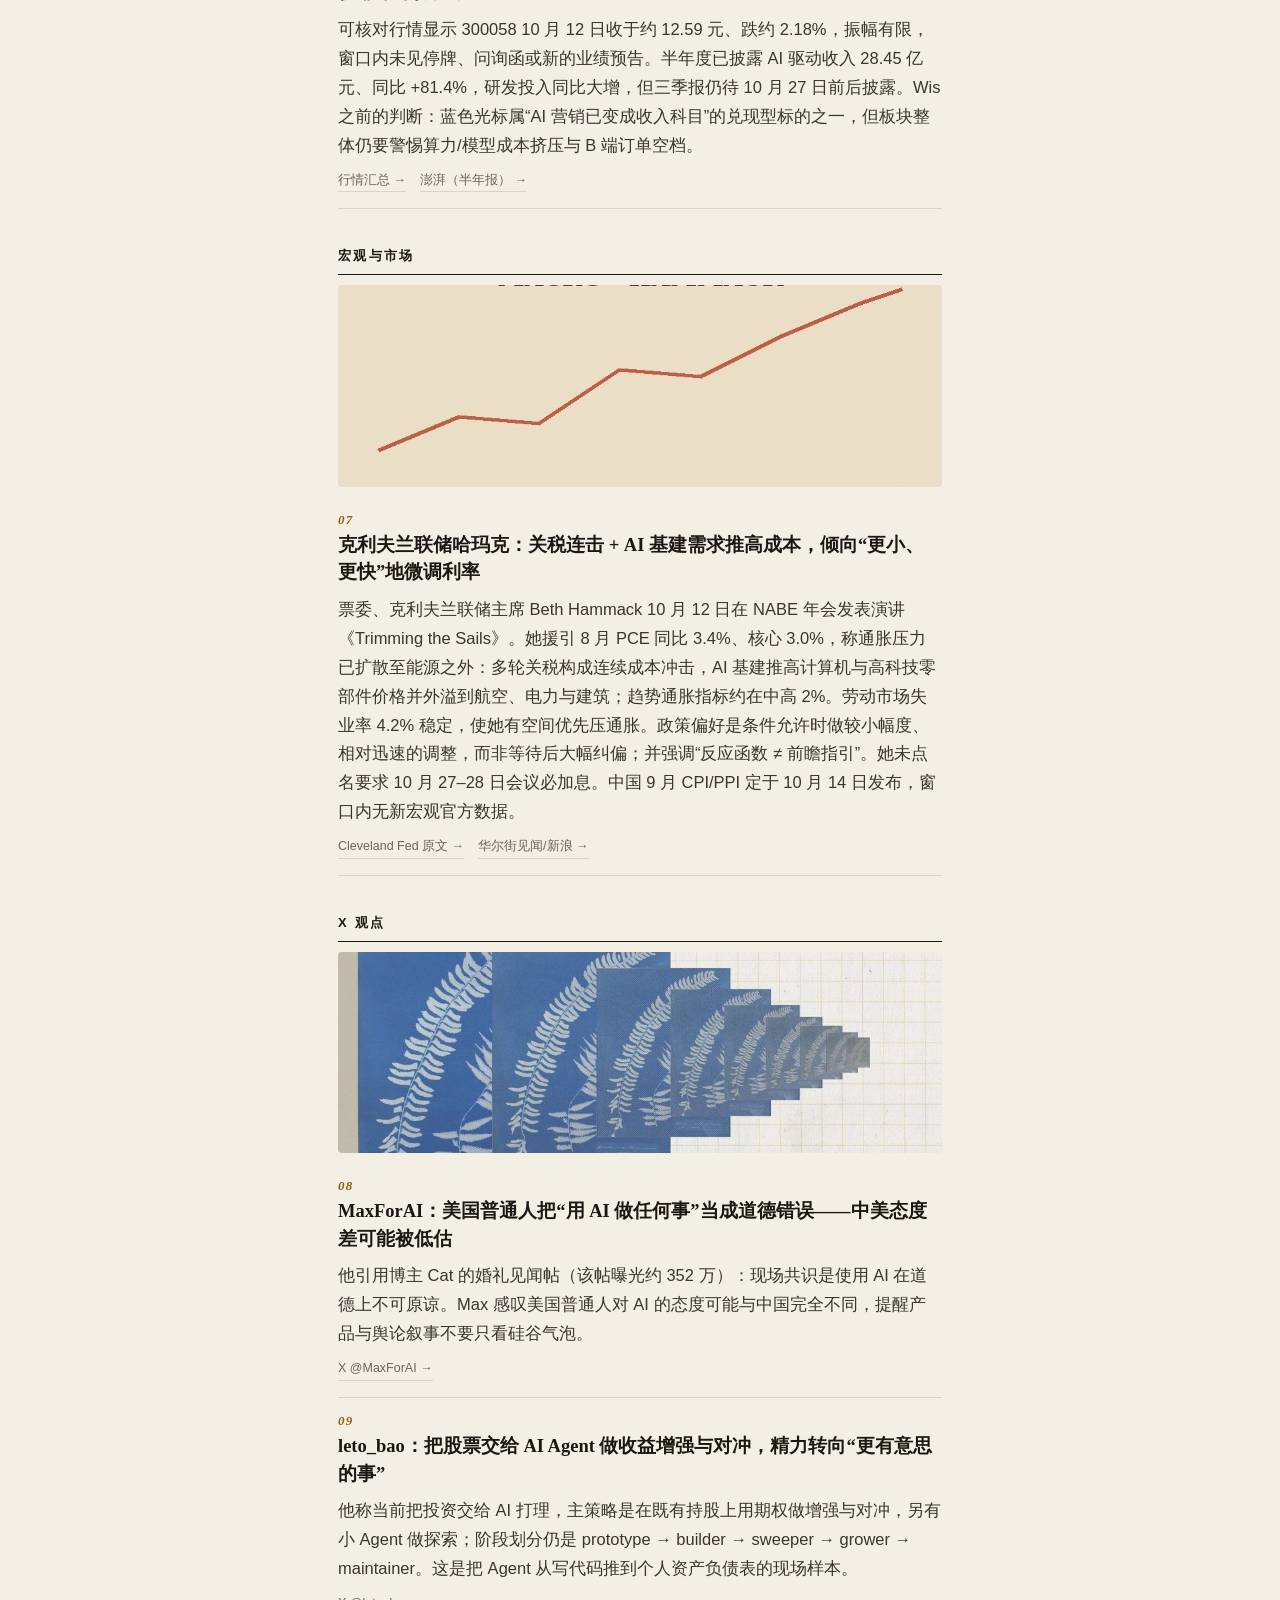
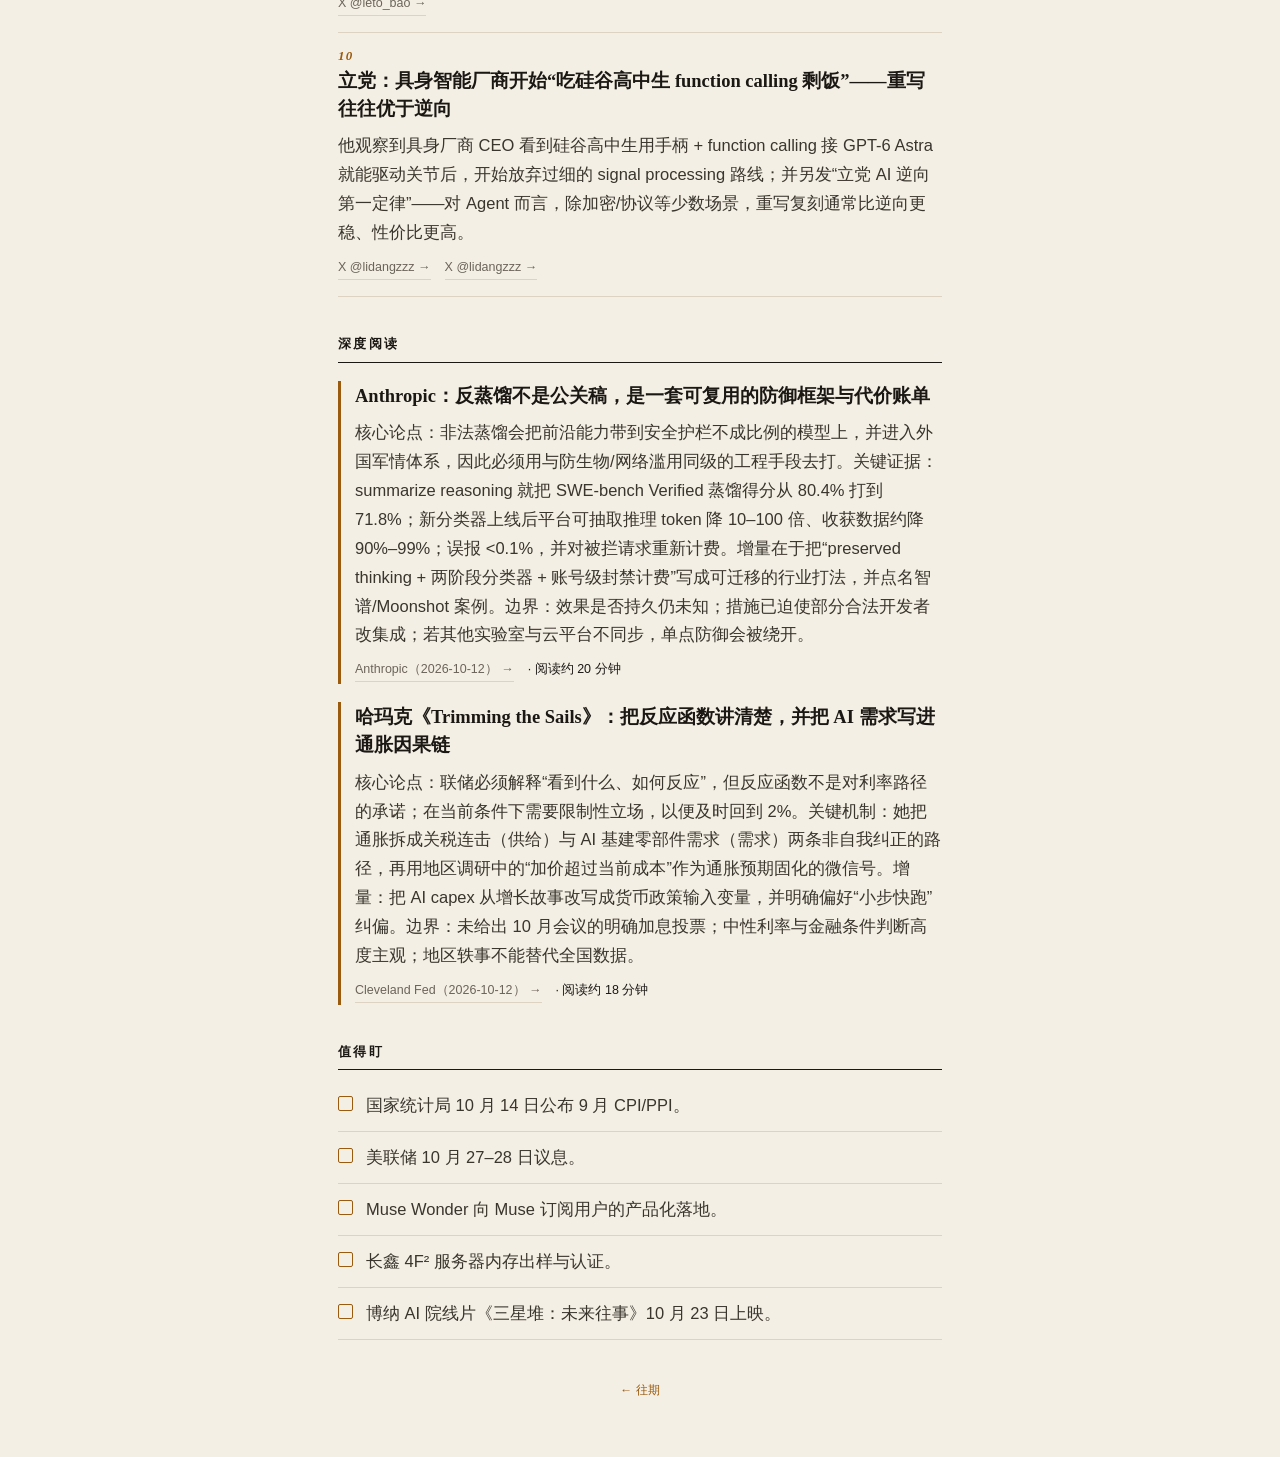
==== commit 49960212: "Rename the site to GROK EXTRA and apply the v2 layout. Drop card backgrounds for rules and whitespac" ====
--- a/issues/2026-10-13.html
+++ b/issues/2026-10-13.html
@@ -1,14 +1,14 @@
 <!doctype html><html lang="zh-CN"><head><meta charset="utf-8">
 <meta name="viewport" content="width=device-width,initial-scale=1,viewport-fit=cover">
 <meta name="color-scheme" content="light dark">
-<title>GROK DAILY · 2026-10-13</title>
+<title>GROK EXTRA · 2026-10-13</title>
 <meta name="description" content="第 2 期 · Agent 会记住、会坚持：Meta 推出面向个人超级智能的 Muse Wonder。">
-<meta property="og:title" content="GROK DAILY · 2026-10-13">
+<meta property="og:title" content="GROK EXTRA · 2026-10-13">
 <meta property="og:image" content="../img/2026-10-13/cover.jpg">
 <link rel="stylesheet" href="../style.css"></head>
 <body><main>
-<header class="mast"><div class="date">2026-10-13 · 星期二 · 第 2 期</div><h1>GROK DAILY</h1></header>
 <div class="cover"><a class="shot" href="../img/2026-10-13/cover.jpg" title="查看大图"><img src="../img/2026-10-13/cover.jpg" alt="封面：Muse Wonder，个人超级智能" loading="eager"></a></div>
+<p class="meta">GROK EXTRA · 第 2 期 · 2026-10-13</p>
 <p class="kicker">Agent 会记住、会坚持：Meta 推出面向个人超级智能的 Muse Wonder。</p>
 
 <section>
@@ -87,7 +87,7 @@
 </article>
 </section>
 
-<section>
+<section class="deep">
 <h2>深度阅读</h2>
 <article>
 <h3>Anthropic：反蒸馏不是公关稿，是一套可复用的防御框架与代价账单</h3>
@@ -101,12 +101,15 @@
 </article>
 </section>
 
-<section>
+<section class="watch">
 <h2>值得盯</h2>
-<article>
-<h3>接下来这几件事</h3>
-<p>国家统计局 10 月 14 日公布 9 月 CPI/PPI；美联储 10 月 27–28 日议息；Muse Wonder 向 Muse 订阅用户的产品化落地；长鑫 4F² 服务器内存出样与认证；博纳 AI 院线片《三星堆：未来往事》10 月 23 日上映。</p>
-</article>
+<ul class="checks">
+<li>国家统计局 10 月 14 日公布 9 月 CPI/PPI。</li>
+<li>美联储 10 月 27–28 日议息。</li>
+<li>Muse Wonder 向 Muse 订阅用户的产品化落地。</li>
+<li>长鑫 4F² 服务器内存出样与认证。</li>
+<li>博纳 AI 院线片《三星堆：未来往事》10 月 23 日上映。</li>
+</ul>
 </section>
 
 <footer><a href="../index.html">← 往期</a></footer>
--- a/style.css
+++ b/style.css
@@ -1,31 +1,48 @@
-:root{
-  color-scheme:light dark;
-  --bg:#0e0f12;--card:#17191e;--fg:#e8e6e1;--prose:#d4d1ca;--mute:#9a978f;
-  --acc:#f2b84b;--acc-fill:#f2b84b;--on-acc:#141414;--line:#2a2d33;
-  --img-shadow:0 0 0 0 transparent
-}
-@media (prefers-color-scheme:light){
-  :root{
-    --bg:#f3eee4;--card:#fffaf3;--fg:#1c1915;--prose:#2c2822;--mute:#645e54;
-    --acc:#8a5310;--acc-fill:#f2b84b;--on-acc:#1a1408;--line:#e3d9cb;
-    --img-shadow:0 1px 3px rgba(48,36,16,.14),0 0 0 1px rgba(48,36,16,.10)
-  }
-}
+:root{color-scheme:light dark;
+ --bg:#0d0d0f;--card:#16171b;--fg:#ece8df;--prose:#c9c5bc;--mute:#8d897f;
+ --acc:#f2b84b;--acc-fill:#f2b84b;--on-acc:#141414;--line:#26282d;--red:#e0533d;
+ --tint:rgba(242,184,75,.12);
+ --serif:"Songti SC","STSong","Noto Serif CJK SC","Source Han Serif SC","Noto Serif SC",Georgia,serif;
+ --sans:-apple-system,"PingFang SC","HarmonyOS Sans SC","MiSans","Noto Sans CJK SC","Microsoft YaHei",sans-serif}
+@media (prefers-color-scheme:light){:root{--bg:#f4efe5;--card:#fffbf4;--fg:#1b1814;--prose:#3a352d;--mute:#6b645a;--acc:#9a5b0e;--line:#ded3c2;--red:#b8321f;--tint:rgba(154,91,14,.10)}}
 *{box-sizing:border-box}html{-webkit-text-size-adjust:100%}
-body{margin:0;background:var(--bg);color:var(--fg);font:17px/1.7 -apple-system,"PingFang SC","Noto Sans SC",sans-serif}
-main{max-width:680px;margin:0 auto;padding:16px 16px 48px}
-img{max-width:100%;height:auto;border-radius:10px;display:block;box-shadow:var(--img-shadow)}
-a{color:var(--acc);text-decoration:none;word-break:break-all}
-header.mast{text-align:center;padding:8px 0 16px;border-bottom:1px solid var(--line)}
-.mast h1{font-family:Georgia,serif;letter-spacing:.12em;margin:.2em 0;font-size:30px}
-.mast .date{color:var(--mute);font-size:14px}
-.cover{margin:16px 0}
-section{margin-top:28px}section>h2{font-size:15px;color:var(--acc);letter-spacing:.1em;border-left:3px solid var(--acc);padding-left:8px}
-article{background:var(--card);border-radius:12px;padding:14px 16px;margin:12px 0}
-article h3{margin:0 0 6px;font-size:17px}article .no{color:var(--acc);margin-right:6px}
-article p{margin:0 0 8px;color:var(--prose)}article .src{font-size:14px}
-ul.issues{list-style:none;padding:0}ul.issues li{border-bottom:1px solid var(--line);padding:12px 0}
-footer{color:var(--mute);font-size:13px;text-align:center;margin-top:40px}
-a.shot{display:block;margin:12px 0}
-.kicker{margin:14px 0 0;font-size:16px;line-height:1.55}
-.top{display:inline-block;background:var(--acc-fill);color:var(--on-acc);font-size:12px;font-weight:700;padding:0 8px;border-radius:999px;margin:0 0 8px}
+body{margin:0;background:var(--bg);color:var(--fg);font:16.5px/1.75 var(--sans);font-feature-settings:"tnum"}
+main{max-width:640px;margin:0 auto;padding:12px 18px 56px}
+img{max-width:100%;height:auto;display:block;border-radius:4px}
+a{color:var(--acc);text-decoration:none;overflow-wrap:anywhere}
+header.mast{display:flex;flex-direction:column-reverse;align-items:center;padding:6px 0 10px;border-bottom:3px double var(--fg)}
+.mast h1{font-family:Georgia,"Times New Roman",serif;font-weight:700;letter-spacing:.16em;margin:0;font-size:34px;line-height:1.1}
+.mast .date{color:var(--mute);font-size:12px;letter-spacing:.08em;border-top:1px solid var(--line);margin-top:6px;padding-top:4px;width:100%;text-align:center}
+.cover{margin:14px -10px 0}.cover img{border-radius:0;width:100%;aspect-ratio:auto;opacity:1}
+.cover a.shot{margin:0}
+p.meta{color:var(--mute);font-size:12px;letter-spacing:.08em;text-align:center;margin:12px 0 0}
+.kicker{margin:14px 0 4px;font:700 22px/1.45 var(--serif);letter-spacing:.01em}
+.kicker a{color:var(--fg)}
+section{margin-top:36px}
+section>h2{font-size:13px;font-weight:700;letter-spacing:.18em;color:var(--fg);margin:0 0 10px;padding:0 0 6px;border-bottom:1px solid var(--fg);display:flex;align-items:center;gap:8px}
+section>h2::after{content:"";flex:1}
+a.shot{display:block;margin:10px 0}
+section>a.shot img{aspect-ratio:3/1;object-fit:cover;object-position:center;opacity:.85}
+a.shot.is-placeholder{display:none}
+article{background:none;border-radius:0;padding:16px 0;margin:0;border-bottom:1px solid var(--line)}
+article h3{margin:0 0 8px;font:700 18.5px/1.5 var(--serif);color:var(--fg)}
+article .no{display:block;font:italic 700 13px/1 Georgia,serif;color:var(--acc);letter-spacing:.1em;margin-bottom:6px}
+article p{margin:0 0 10px;color:var(--prose)}
+article strong{color:var(--fg)}
+article .src{font-size:12.5px;display:flex;flex-wrap:wrap;gap:4px 14px}
+article .src a{color:var(--mute);border-bottom:1px solid var(--line)}
+.top{display:inline-block;background:var(--red);color:#fff;font-size:11px;font-weight:700;letter-spacing:.12em;padding:2px 8px;border-radius:2px;margin:0 0 8px}
+article:has(.top) h3{font-size:21px}
+section.deep article{border:none;border-left:3px solid var(--acc);padding:2px 0 2px 14px;margin:18px 0}
+section.tips{background:var(--tint);padding:16px 16px 4px}
+section.tips>h2{border-bottom:none;padding-bottom:0}
+section.tips .mark{background:var(--acc-fill);color:var(--on-acc);font:700 11px/1 var(--sans);letter-spacing:.14em;padding:3px 6px}
+ul.checks{list-style:none;padding:0;margin:4px 0 0}
+ul.checks li{position:relative;padding:11px 0 11px 28px;border-bottom:1px solid var(--line);color:var(--prose)}
+ul.checks li::before{content:"";position:absolute;left:0;top:16px;width:13px;height:13px;border:1.5px solid var(--acc);border-radius:2px}
+ul.issues{list-style:none;padding:0;margin:0}
+ul.issues li{border-bottom:1px solid var(--line);padding:12px 0;font-size:15px}
+ul.issues a{display:block;color:var(--fg)}
+ul.issues .when{display:block;color:var(--mute);font-size:12px;letter-spacing:.06em;margin-bottom:2px}
+ul.issues .ttl{display:block;color:var(--fg);font-size:16.5px;line-height:1.45}
+footer{color:var(--mute);font-size:12px;text-align:center;margin-top:40px}
